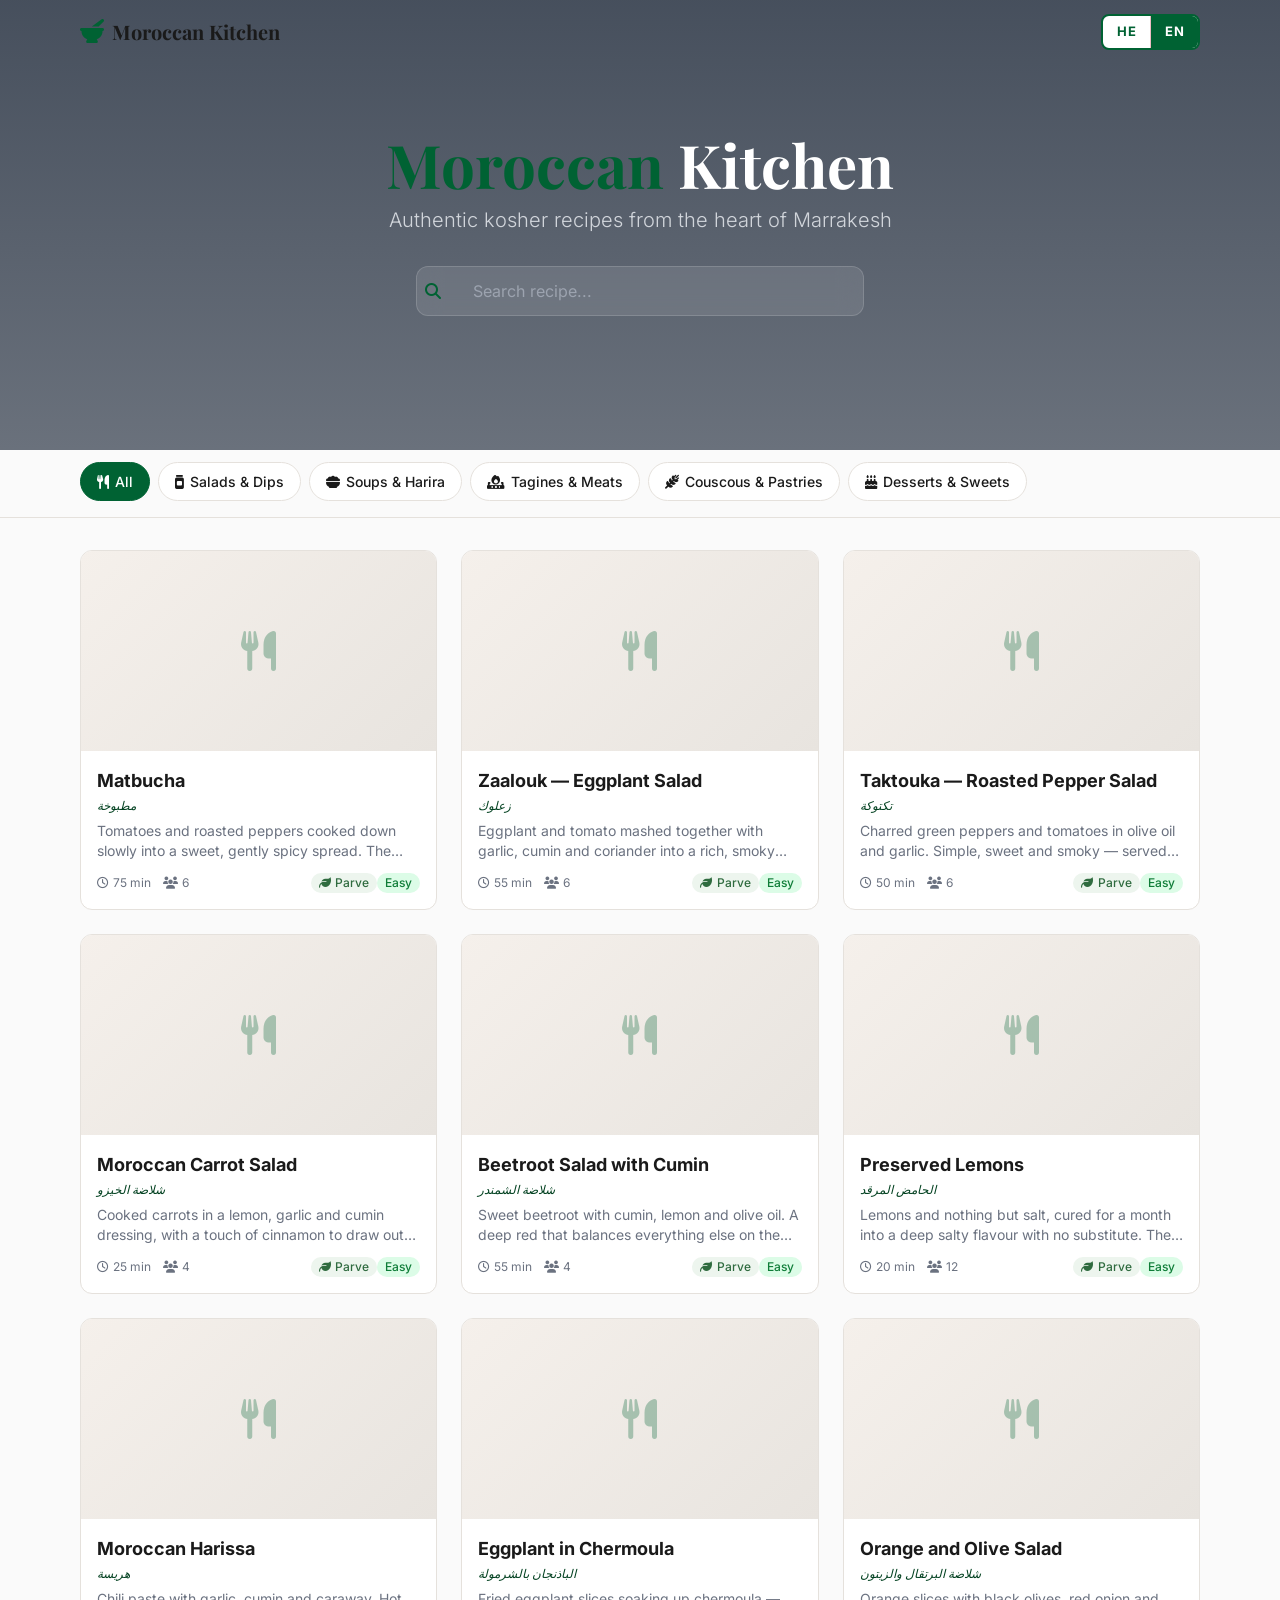
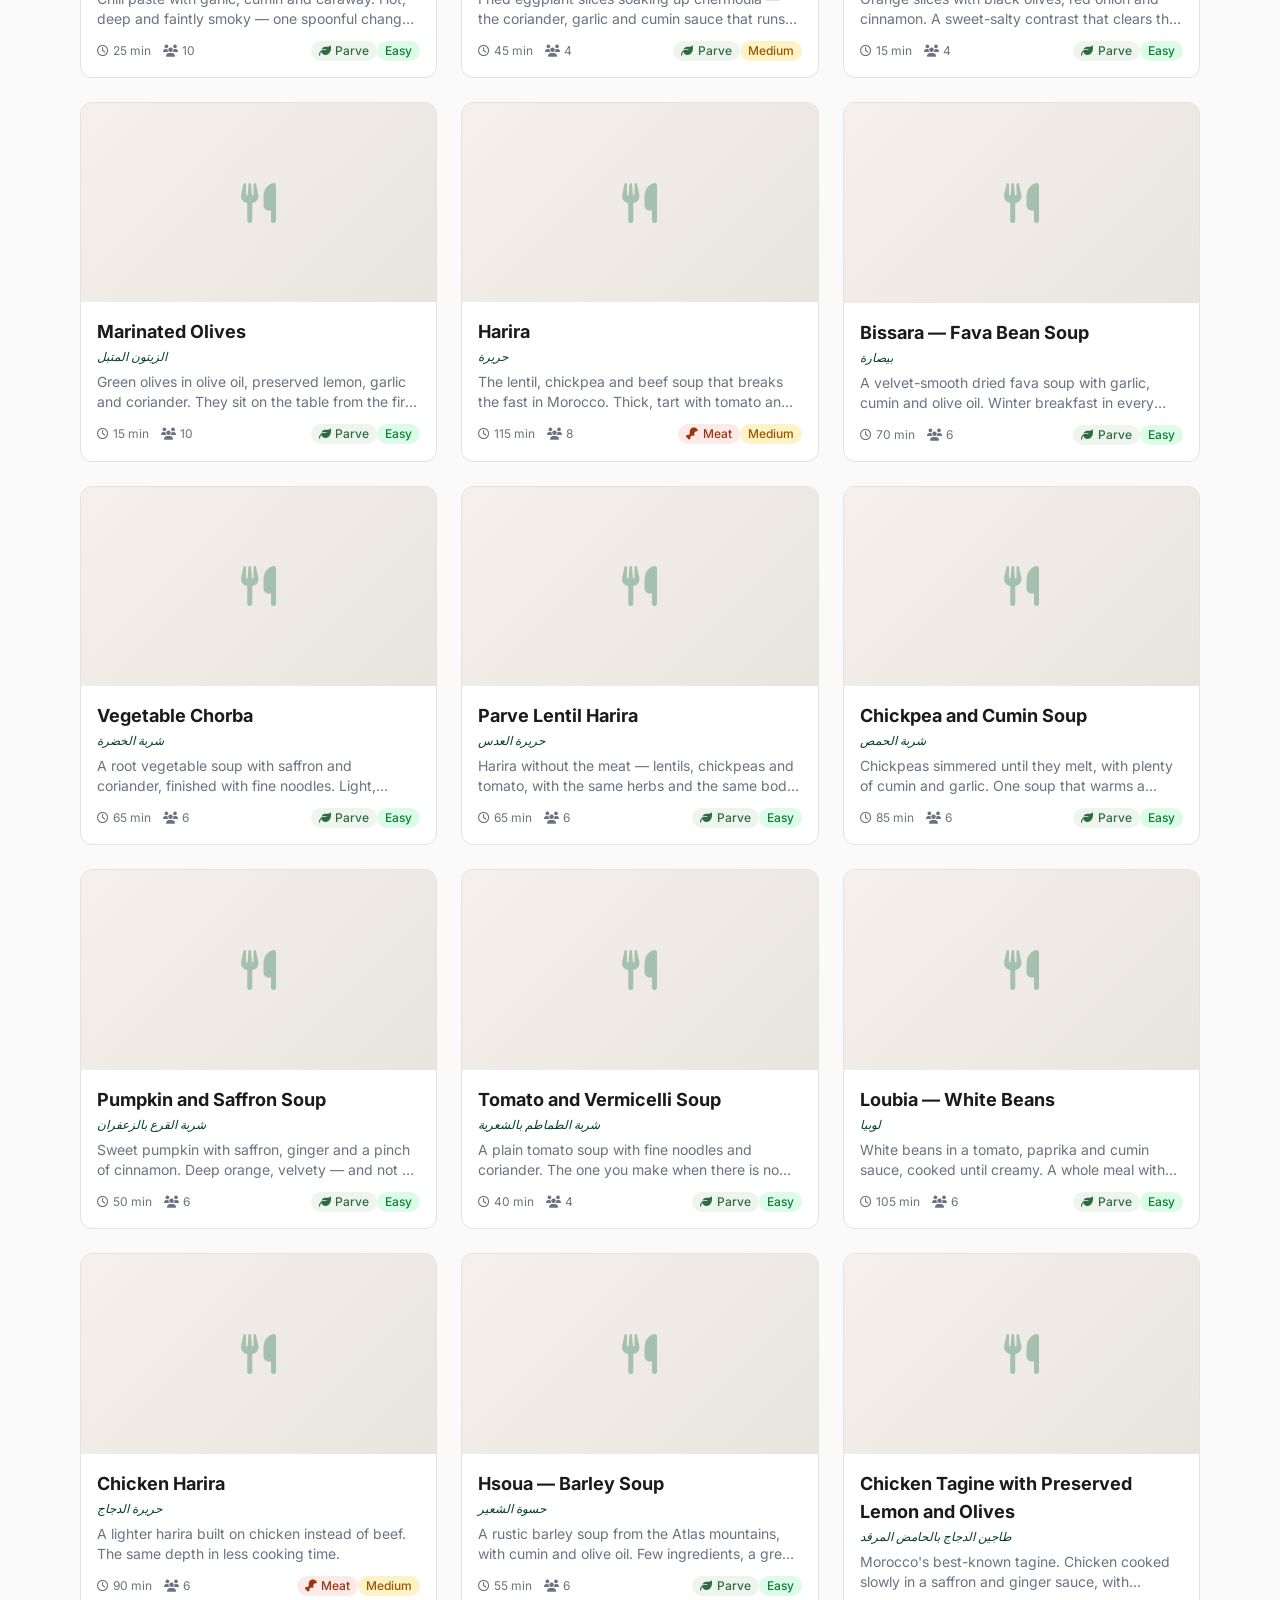
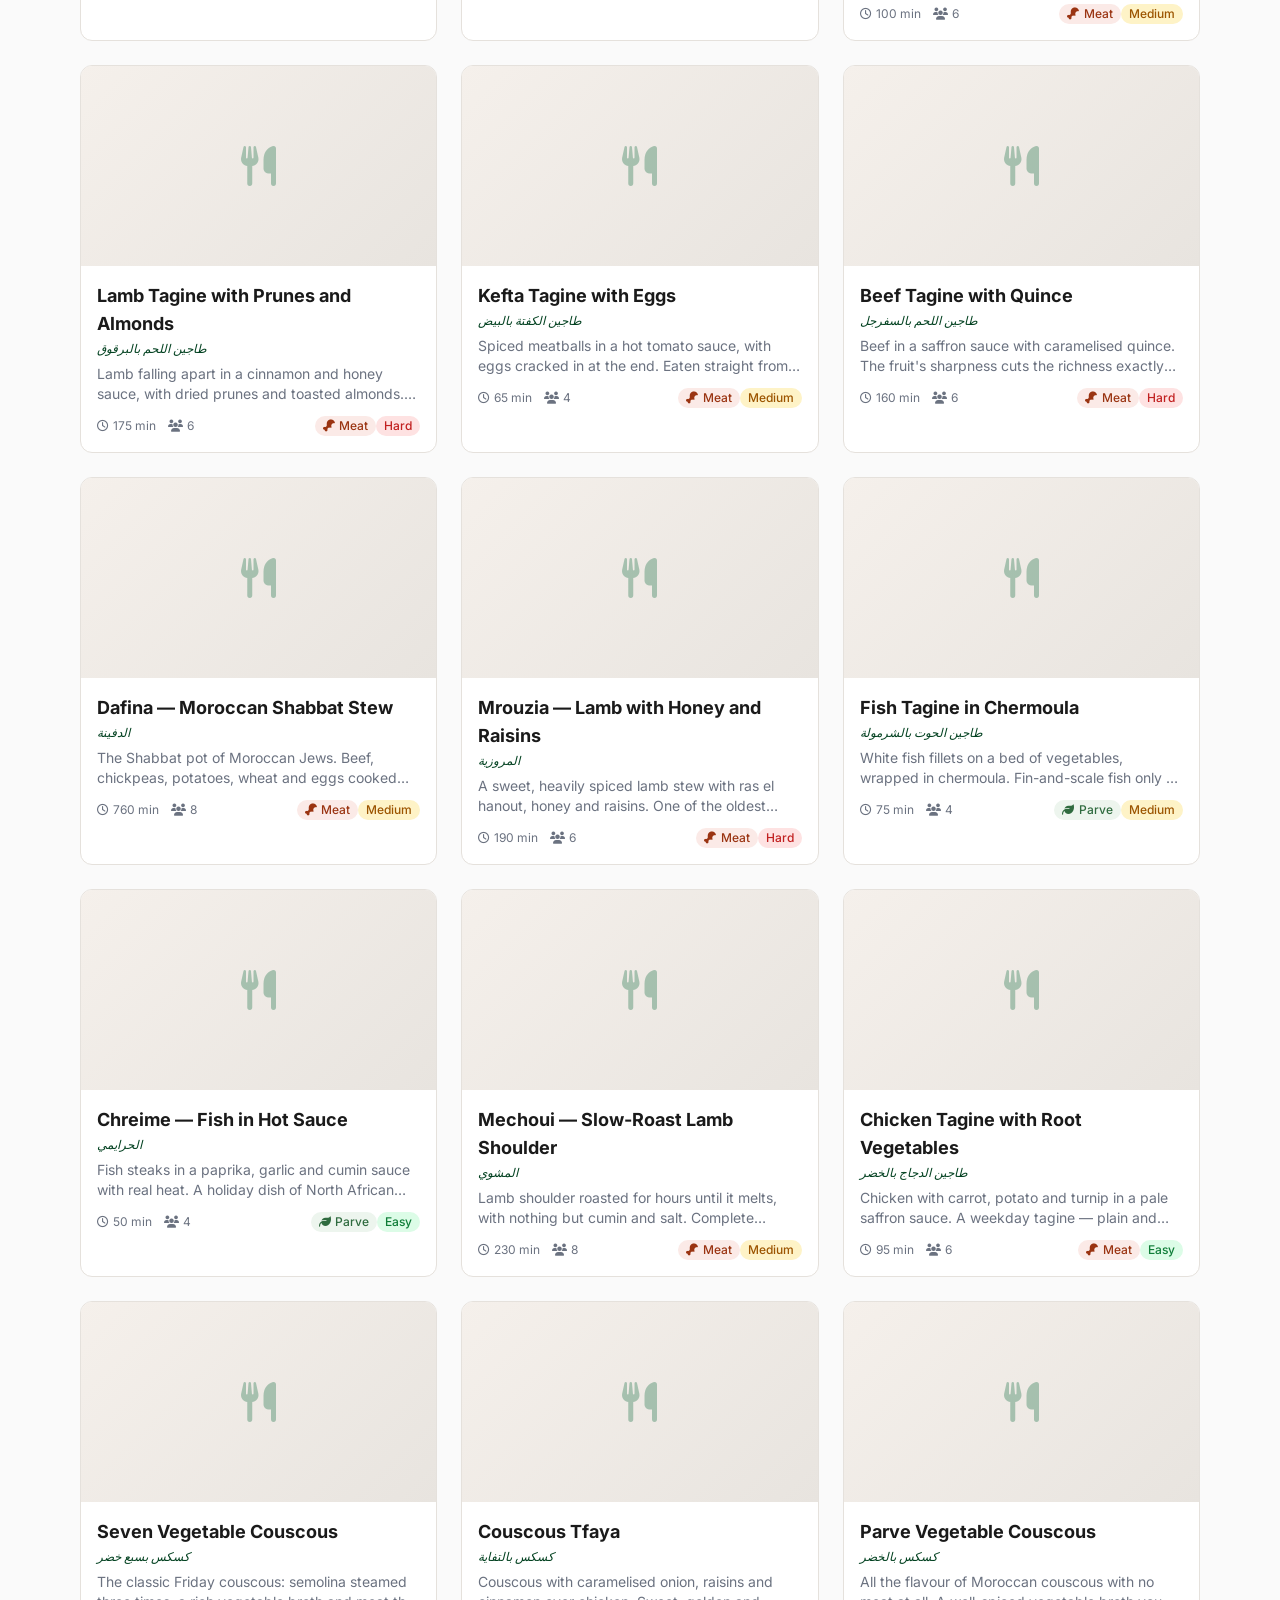
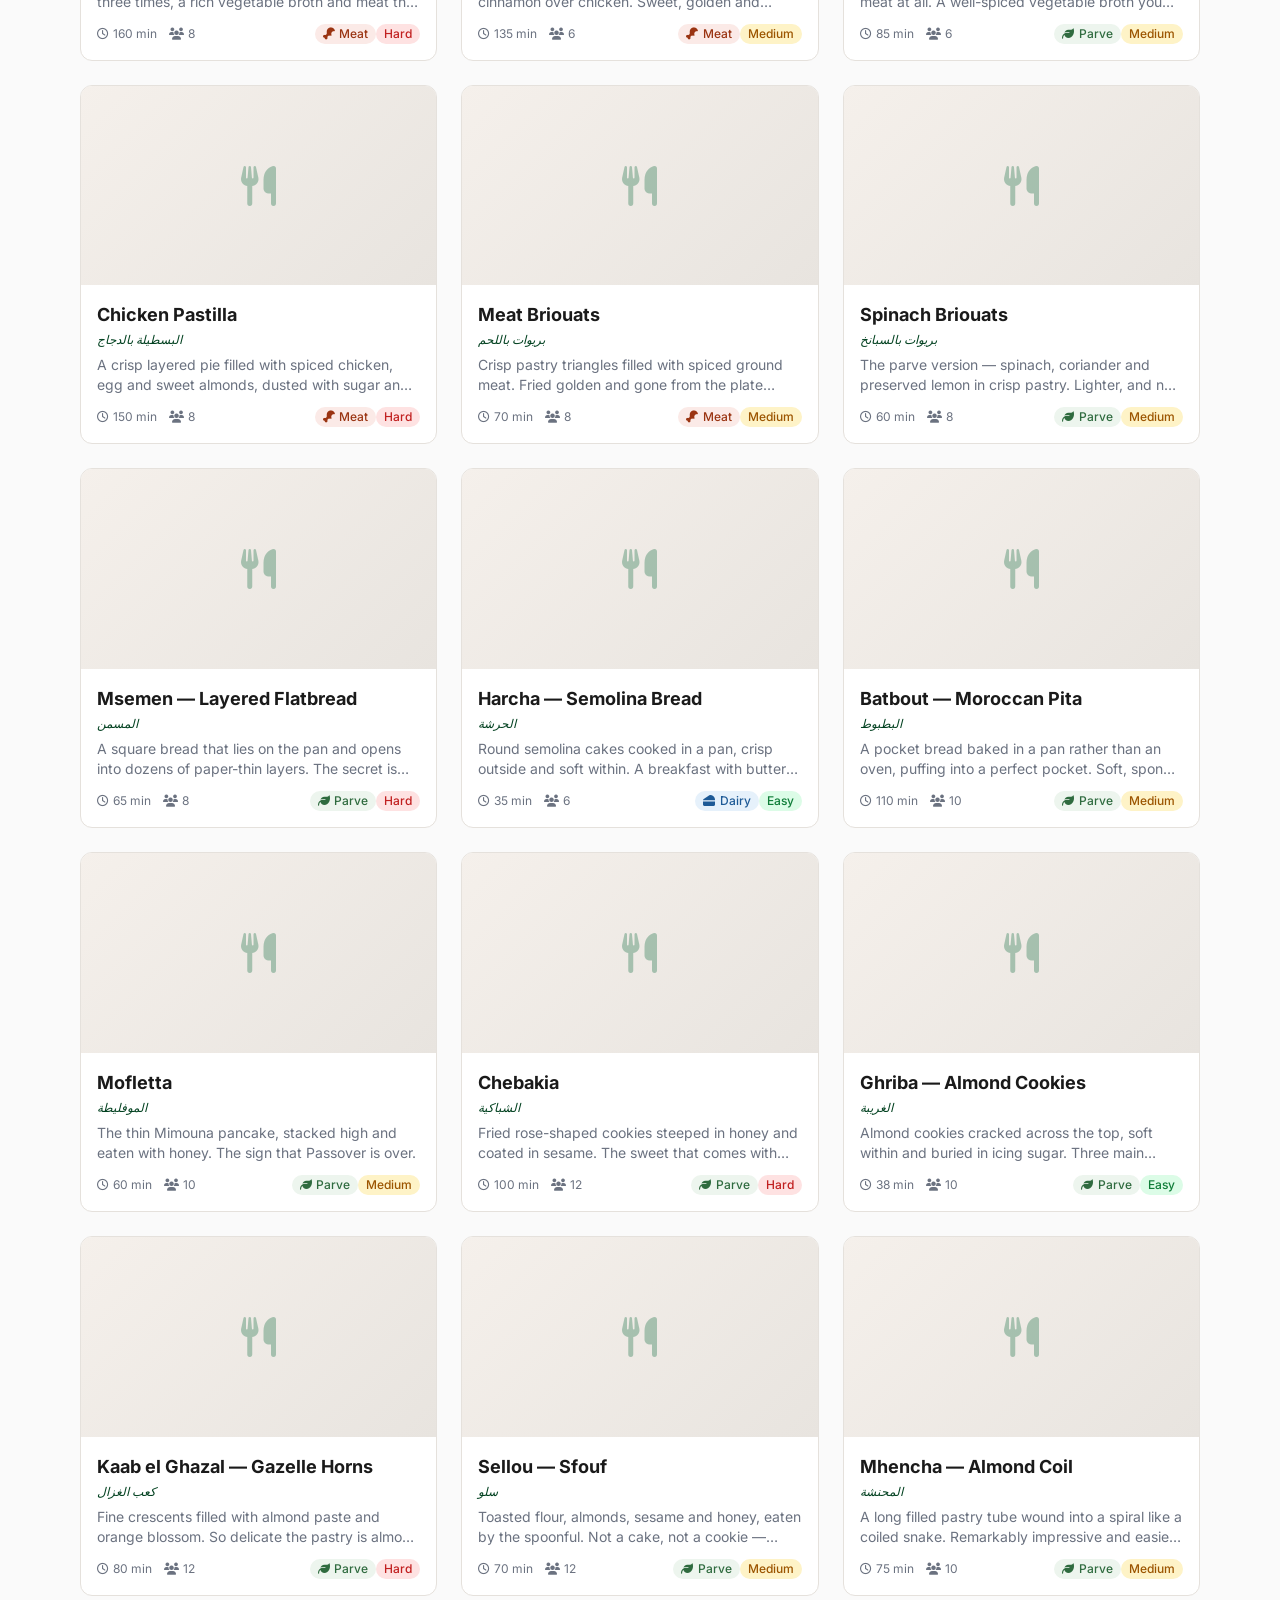
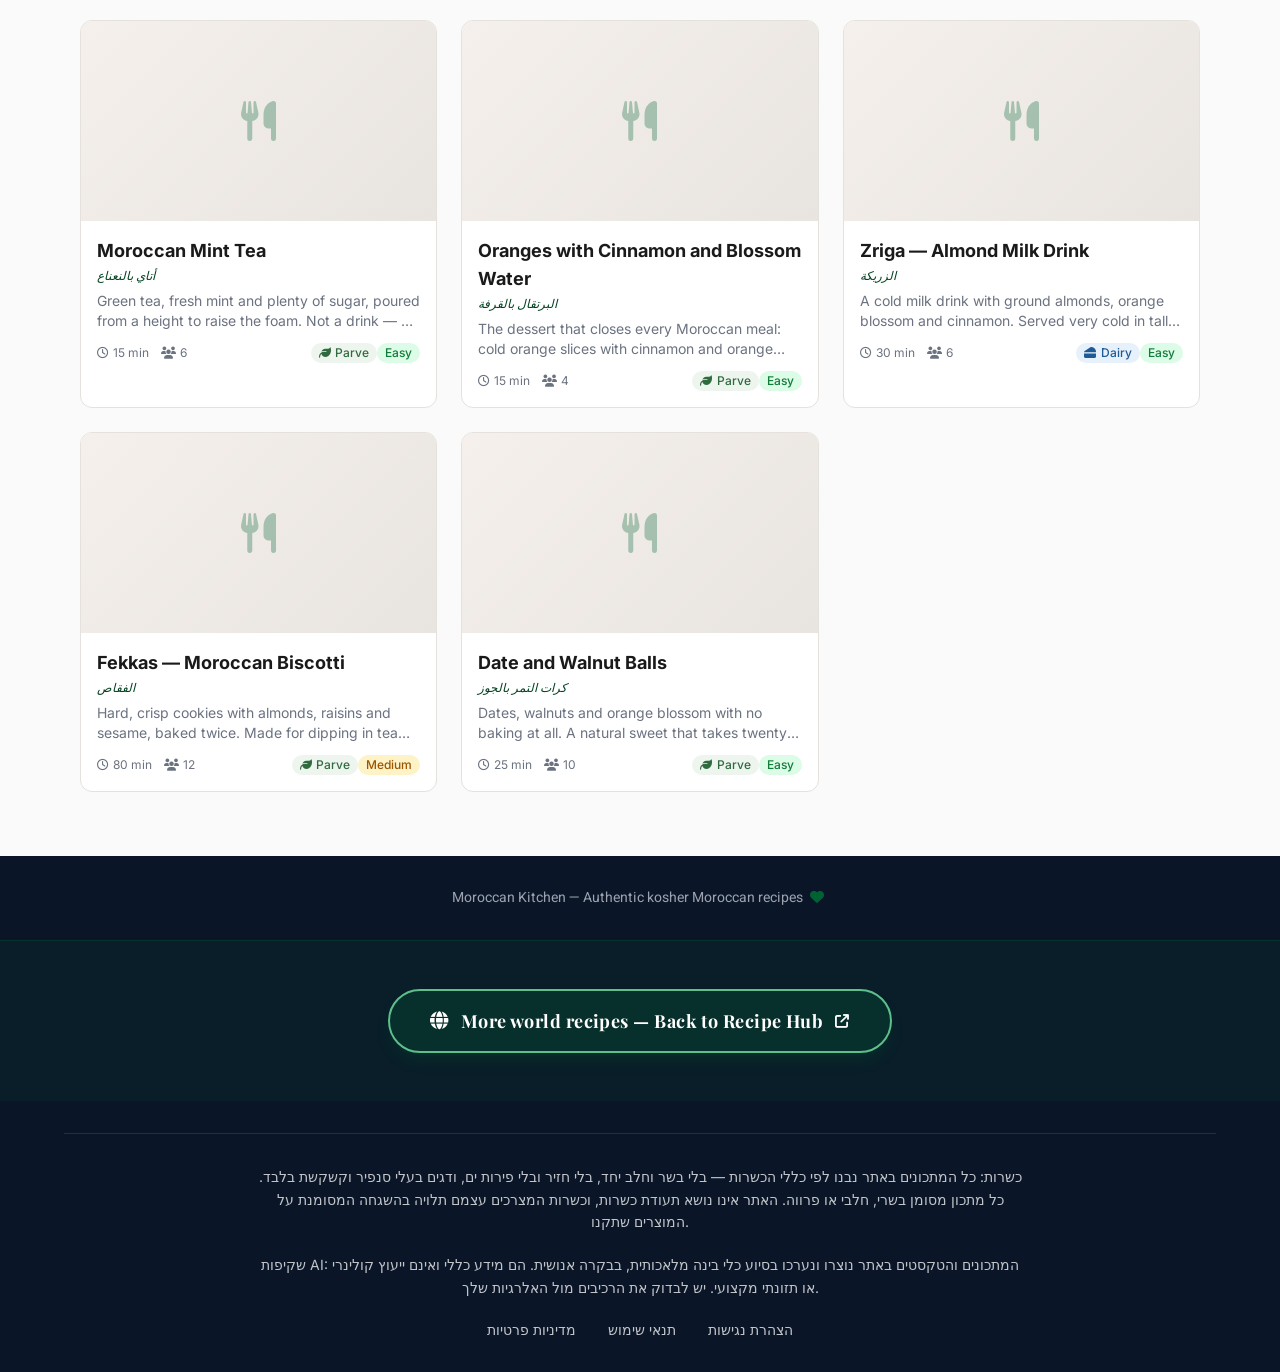
==== index.html @ 13cdd19c "feat: scaffold Moroccan kosher recipe app with 50 recipes Seventh country in the World Recipes Hub, " ====
<!DOCTYPE html>
<html lang="he" dir="rtl">
<head>
    <meta charset="UTF-8">
    <meta name="viewport" content="width=device-width, initial-scale=1.0">
    <meta name="description" content="המטבח המרוקאי — מתכונים מרוקאיים כשרים, בעברית.">
    <meta property="og:title" content="המטבח המרוקאי">
    <meta property="og:description" content="מתכונים כשרים אותנטיים מהלב של מרקש">
    <meta property="og:type" content="website">
    <!-- Security policy declared before any resource so it governs them all.
         style-src allows 'unsafe-inline' for Tailwind-generated styles only.
         frame-ancestors / X-Content-Type-Options need real headers, which
         GitHub Pages cannot set - see governance/risk-register.md -->
    <meta http-equiv="Content-Security-Policy" content="default-src 'self'; script-src 'self'; style-src 'self' 'unsafe-inline'; img-src 'self' data:; font-src 'self'; connect-src 'self'; base-uri 'self'; form-action 'self'">
    <meta name="referrer" content="strict-origin-when-cross-origin">

    <!-- Self-hosted assets: zero third-party requests. See governance/data-map.md -->
    <link rel="stylesheet" href="assets/css/tailwind.css">
    <link rel="stylesheet" href="assets/fonts/fonts.css">
    <link rel="stylesheet" href="assets/vendor/fontawesome/fontawesome.min.css">
    <title>המטבח המרוקאי — מתכונים כשרים</title>
    <link rel="icon" href="data:image/svg+xml,<svg xmlns='http://www.w3.org/2000/svg' viewBox='0 0 100 100'><text y='.9em' font-size='90'>🫒</text></svg>">

    <!-- Custom Styles -->
    <link rel="stylesheet" href="css/style.css">
</head>
<body class="bg-ma-cream font-heebo text-ma-charcoal min-h-screen">

    <a href="#main" class="skip-link" data-en="Skip to main content" data-he="דלג לתוכן העיקרי">דלג לתוכן העיקרי</a>

    <!-- Header -->
    <header id="app-header" class="fixed top-0 right-0 left-0 z-50 transition-all duration-200">
        <div class="max-w-6xl mx-auto px-4 h-16 md:h-18 flex items-center justify-between">
            <a href="#/" id="header-logo" class="flex items-center gap-2">
                <span class="text-ma-primary text-2xl"><i class="fas fa-mortar-pestle"></i></span>
                <span class="font-playfair font-bold text-lg md:text-xl text-ma-charcoal">המטבח המרוקאי</span>
            </a>
            <div class="flex items-center gap-3">
                <!-- Language Switcher -->
                <div class="language-switcher">
                    <button class="lang-btn active" data-lang="he">HE</button>
                    <button class="lang-btn" data-lang="en">EN</button>
                </div>
                <!-- Back Button -->
                <button id="back-btn" class="hidden items-center gap-2 text-ma-charcoal hover:text-ma-primary transition-colors text-sm font-medium">
                    <span>חזרה למתכונים</span>
                    <i class="fas fa-arrow-left"></i>
                </button>
            </div>
        </div>
    </header>

    <!-- Main Content -->
    <main id="main">
        <!-- Home View -->
        <div id="home-view">
            <!-- Hero Section -->
            <section id="hero" class="home-hero relative flex items-center justify-center text-center overflow-hidden">
                <div class="relative z-10 px-4 w-full max-w-2xl mx-auto">
                    <h1 class="font-playfair text-4xl md:text-5xl lg:text-6xl font-bold text-white mb-3">
                        המטבח <span class="text-ma-primary">המרוקאי</span>
                    </h1>
                    <p class="text-gray-300 text-lg md:text-xl mb-8 font-light">
                        מתכונים כשרים אותנטיים מהלב של מרקש
                    </p>
                    <!-- Search Bar -->
                    <div class="relative max-w-md mx-auto">
                        <div class="glass-search flex items-center rounded-xl overflow-hidden">
                            <span class="pr-4 pl-2 text-ma-primary"><i class="fas fa-search"></i></span>
                            <input
                                id="search-input"
                                type="text"
                                placeholder="חיפוש מתכון..."
                                class="w-full py-3 pl-4 bg-transparent text-white placeholder-gray-400 outline-none text-base"
                            >
                            <button id="search-clear" class="hidden pl-4 pr-2 text-gray-400 hover:text-white transition-colors">
                                <i class="fas fa-times"></i>
                            </button>
                        </div>
                    </div>
                </div>
            </section>

            <!-- Category Filters -->
            <section class="sticky top-16 md:top-18 z-40 bg-ma-cream/95 backdrop-blur-sm border-b border-ma-border">
                <div class="max-w-6xl mx-auto px-4 py-3">
                    <div id="category-filters" class="flex gap-2 overflow-x-auto pb-1 scrollbar-hide"></div>
                    <div id="result-count" class="text-ma-text-secondary text-sm mt-2 hidden"></div>
                </div>
            </section>

            <!-- Recipe Grid -->
            <section class="max-w-6xl mx-auto px-4 py-8">
                <!-- Screen-reader-only: the cards below use h3, so the hierarchy
                     needs an h2 here. Hidden visually; the design is unchanged. -->
                <h2 class="sr-only-heading" data-en="Recipes" data-he="מתכונים">מתכונים</h2>
                <div id="recipe-grid" class="grid gap-6" style="grid-template-columns: repeat(auto-fill, minmax(300px, 1fr));"></div>

                <!-- Empty State -->
                <div id="empty-state" class="hidden text-center py-16">
                    <div class="text-6xl mb-4 text-ma-primary opacity-50"><i class="fas fa-search"></i></div>
                    <h3 class="text-xl font-bold text-ma-charcoal mb-2">לא נמצאו מתכונים</h3>
                    <p class="text-ma-text-secondary mb-4">נסו לשנות את מילות החיפוש או לבחור קטגוריה אחרת</p>
                    <button id="clear-filters-btn" class="px-6 py-2 bg-ma-primary text-white rounded-lg hover:bg-ma-primary-dark transition-colors font-medium">
                        נקה חיפוש
                    </button>
                </div>

                <!-- Loading State -->
                <div id="loading-state" class="text-center py-16">
                    <div class="spinner mb-4"></div>
                    <p class="text-ma-text-secondary">טוען מתכונים...</p>
                </div>
            </section>
        </div>

        <!-- Recipe Detail View -->
        <div id="recipe-view" class="hidden"></div>
    </main>

    <!-- Footer -->
    <footer class="bg-ma-navy text-gray-400 py-8 mt-8">
        <div class="max-w-6xl mx-auto px-4 text-center">
            <p class="font-heebo text-sm">
                המטבח המרוקאי — מתכונים מרוקאיים כשרים, בעברית
                <span class="text-ma-primary mx-1"><i class="fas fa-heart"></i></span>
            </p>
        </div>

        <!-- Back to Hub -->
        <div class="py-12 bg-ma-primary/10 border-t border-ma-primary/30 mt-8">
            <div class="max-w-6xl mx-auto px-4 text-center">
                <a href="https://robertog62.github.io/recipes-world-hub/" target="_blank" rel="noopener noreferrer"
                   class="inline-flex items-center gap-3 border-2 border-ma-primary-light bg-ma-primary/25 text-white font-playfair font-bold text-base md:text-lg px-10 py-4 rounded-full hover:bg-ma-primary-light hover:text-ma-navy transition-all duration-300 tracking-wide shadow-lg shadow-ma-primary/20">
                    <i class="fa-solid fa-globe text-lg"></i>
                    <span>לעוד מתכוני עולם — חזרה לרכזת המתכונים</span>
                    <i class="fa-solid fa-arrow-up-right-from-square text-sm"></i>
                </a>
            </div>
        </div>

        <div class="max-w-6xl mx-auto px-4 text-center mt-8 pt-8 border-t border-white/10">
            <p class="text-sm leading-relaxed max-w-3xl mx-auto mb-5 text-white/75"
               data-en="Kosher: every recipe on this site is built to kosher rules — no meat and dairy together, no pork, no shellfish, and only fish with fins and scales. Each recipe is marked Meat, Dairy or Parve. This site carries no rabbinical certification, and the kashrut of the ingredients themselves depends on the supervision marked on the products you buy."
               data-he="כשרות: כל המתכונים באתר נבנו לפי כללי הכשרות — בלי בשר וחלב יחד, בלי חזיר ובלי פירות ים, ודגים בעלי סנפיר וקשקשת בלבד. כל מתכון מסומן בשרי, חלבי או פרווה. האתר אינו נושא תעודת כשרות, וכשרות המצרכים עצמם תלויה בהשגחה המסומנת על המוצרים שתקנו.">כשרות: כל המתכונים באתר נבנו לפי כללי הכשרות — בלי בשר וחלב יחד, בלי חזיר ובלי פירות ים, ודגים בעלי סנפיר וקשקשת בלבד. כל מתכון מסומן בשרי, חלבי או פרווה. האתר אינו נושא תעודת כשרות, וכשרות המצרכים עצמם תלויה בהשגחה המסומנת על המוצרים שתקנו.</p>
            <p class="text-sm leading-relaxed max-w-3xl mx-auto mb-5 text-white/75"
               data-en="AI transparency: the recipes and texts on this site were generated and edited with AI tools under human review. They are general guidance, not professional culinary or nutritional advice. Check ingredients against your own allergies."
               data-he="שקיפות AI: המתכונים והטקסטים באתר נוצרו ונערכו בסיוע כלי בינה מלאכותית, בבקרה אנושית. הם מידע כללי ואינם ייעוץ קולינרי או תזונתי מקצועי. יש לבדוק את הרכיבים מול האלרגיות שלך.">שקיפות AI: המתכונים והטקסטים באתר נוצרו ונערכו בסיוע כלי בינה מלאכותית, בבקרה אנושית. הם מידע כללי ואינם ייעוץ קולינרי או תזונתי מקצועי. יש לבדוק את הרכיבים מול האלרגיות שלך.</p>
            <div class="flex flex-wrap justify-center gap-x-8 gap-y-2 text-sm">
                <a href="privacy.html" class="text-white/75 hover:underline" data-en="Privacy Policy" data-he="מדיניות פרטיות">מדיניות פרטיות</a>
                <a href="terms.html" class="text-white/75 hover:underline" data-en="Terms of Use" data-he="תנאי שימוש">תנאי שימוש</a>
                <a href="accessibility.html" class="text-white/75 hover:underline" data-en="Accessibility" data-he="הצהרת נגישות">הצהרת נגישות</a>
            </div>
        </div>
    </footer>

    <!-- Scripts -->
    <!-- i18n must load first -->
    <script src="js/i18n.js"></script>
    <script src="js/data.js"></script>
    <script src="js/ui.js"></script>
    <script src="js/app.js"></script>
</body>
</html>
---- assets/fonts/fonts.css ----
@font-face{font-family:'Heebo';font-style:normal;font-weight:300;font-display:swap;src:url('heebo-300-normal-hebrew.woff2') format('woff2');unicode-range:U+0307-0308, U+0590-05FF, U+200C-2010, U+20AA, U+25CC, U+FB1D-FB4F;}
@font-face{font-family:'Heebo';font-style:normal;font-weight:300;font-display:swap;src:url('heebo-300-normal-latin-ext.woff2') format('woff2');unicode-range:U+0100-02BA, U+02BD-02C5, U+02C7-02CC, U+02CE-02D7, U+02DD-02FF, U+0304, U+0308, U+0329, U+1D00-1DBF, U+1E00-1E9F, U+1EF2-1EFF, U+2020, U+20A0-20AB, U+20AD-20C0, U+2113, U+2C60-2C7F, U+A720-A7FF;}
@font-face{font-family:'Heebo';font-style:normal;font-weight:300;font-display:swap;src:url('heebo-300-normal-latin.woff2') format('woff2');unicode-range:U+0000-00FF, U+0131, U+0152-0153, U+02BB-02BC, U+02C6, U+02DA, U+02DC, U+0304, U+0308, U+0329, U+2000-206F, U+20AC, U+2122, U+2191, U+2193, U+2212, U+2215, U+FEFF, U+FFFD;}
@font-face{font-family:'Heebo';font-style:normal;font-weight:400;font-display:swap;src:url('heebo-400-normal-hebrew.woff2') format('woff2');unicode-range:U+0307-0308, U+0590-05FF, U+200C-2010, U+20AA, U+25CC, U+FB1D-FB4F;}
@font-face{font-family:'Heebo';font-style:normal;font-weight:400;font-display:swap;src:url('heebo-400-normal-latin-ext.woff2') format('woff2');unicode-range:U+0100-02BA, U+02BD-02C5, U+02C7-02CC, U+02CE-02D7, U+02DD-02FF, U+0304, U+0308, U+0329, U+1D00-1DBF, U+1E00-1E9F, U+1EF2-1EFF, U+2020, U+20A0-20AB, U+20AD-20C0, U+2113, U+2C60-2C7F, U+A720-A7FF;}
@font-face{font-family:'Heebo';font-style:normal;font-weight:400;font-display:swap;src:url('heebo-400-normal-latin.woff2') format('woff2');unicode-range:U+0000-00FF, U+0131, U+0152-0153, U+02BB-02BC, U+02C6, U+02DA, U+02DC, U+0304, U+0308, U+0329, U+2000-206F, U+20AC, U+2122, U+2191, U+2193, U+2212, U+2215, U+FEFF, U+FFFD;}
@font-face{font-family:'Heebo';font-style:normal;font-weight:500;font-display:swap;src:url('heebo-500-normal-hebrew.woff2') format('woff2');unicode-range:U+0307-0308, U+0590-05FF, U+200C-2010, U+20AA, U+25CC, U+FB1D-FB4F;}
@font-face{font-family:'Heebo';font-style:normal;font-weight:500;font-display:swap;src:url('heebo-500-normal-latin-ext.woff2') format('woff2');unicode-range:U+0100-02BA, U+02BD-02C5, U+02C7-02CC, U+02CE-02D7, U+02DD-02FF, U+0304, U+0308, U+0329, U+1D00-1DBF, U+1E00-1E9F, U+1EF2-1EFF, U+2020, U+20A0-20AB, U+20AD-20C0, U+2113, U+2C60-2C7F, U+A720-A7FF;}
@font-face{font-family:'Heebo';font-style:normal;font-weight:500;font-display:swap;src:url('heebo-500-normal-latin.woff2') format('woff2');unicode-range:U+0000-00FF, U+0131, U+0152-0153, U+02BB-02BC, U+02C6, U+02DA, U+02DC, U+0304, U+0308, U+0329, U+2000-206F, U+20AC, U+2122, U+2191, U+2193, U+2212, U+2215, U+FEFF, U+FFFD;}
@font-face{font-family:'Heebo';font-style:normal;font-weight:700;font-display:swap;src:url('heebo-700-normal-hebrew.woff2') format('woff2');unicode-range:U+0307-0308, U+0590-05FF, U+200C-2010, U+20AA, U+25CC, U+FB1D-FB4F;}
@font-face{font-family:'Heebo';font-style:normal;font-weight:700;font-display:swap;src:url('heebo-700-normal-latin-ext.woff2') format('woff2');unicode-range:U+0100-02BA, U+02BD-02C5, U+02C7-02CC, U+02CE-02D7, U+02DD-02FF, U+0304, U+0308, U+0329, U+1D00-1DBF, U+1E00-1E9F, U+1EF2-1EFF, U+2020, U+20A0-20AB, U+20AD-20C0, U+2113, U+2C60-2C7F, U+A720-A7FF;}
@font-face{font-family:'Heebo';font-style:normal;font-weight:700;font-display:swap;src:url('heebo-700-normal-latin.woff2') format('woff2');unicode-range:U+0000-00FF, U+0131, U+0152-0153, U+02BB-02BC, U+02C6, U+02DA, U+02DC, U+0304, U+0308, U+0329, U+2000-206F, U+20AC, U+2122, U+2191, U+2193, U+2212, U+2215, U+FEFF, U+FFFD;}
@font-face{font-family:'Inter';font-style:normal;font-weight:300;font-display:swap;src:url('inter-300-normal-latin-ext.woff2') format('woff2');unicode-range:U+0100-02BA, U+02BD-02C5, U+02C7-02CC, U+02CE-02D7, U+02DD-02FF, U+0304, U+0308, U+0329, U+1D00-1DBF, U+1E00-1E9F, U+1EF2-1EFF, U+2020, U+20A0-20AB, U+20AD-20C0, U+2113, U+2C60-2C7F, U+A720-A7FF;}
@font-face{font-family:'Inter';font-style:normal;font-weight:300;font-display:swap;src:url('inter-300-normal-latin.woff2') format('woff2');unicode-range:U+0000-00FF, U+0131, U+0152-0153, U+02BB-02BC, U+02C6, U+02DA, U+02DC, U+0304, U+0308, U+0329, U+2000-206F, U+20AC, U+2122, U+2191, U+2193, U+2212, U+2215, U+FEFF, U+FFFD;}
@font-face{font-family:'Inter';font-style:normal;font-weight:400;font-display:swap;src:url('inter-400-normal-latin-ext.woff2') format('woff2');unicode-range:U+0100-02BA, U+02BD-02C5, U+02C7-02CC, U+02CE-02D7, U+02DD-02FF, U+0304, U+0308, U+0329, U+1D00-1DBF, U+1E00-1E9F, U+1EF2-1EFF, U+2020, U+20A0-20AB, U+20AD-20C0, U+2113, U+2C60-2C7F, U+A720-A7FF;}
@font-face{font-family:'Inter';font-style:normal;font-weight:400;font-display:swap;src:url('inter-400-normal-latin.woff2') format('woff2');unicode-range:U+0000-00FF, U+0131, U+0152-0153, U+02BB-02BC, U+02C6, U+02DA, U+02DC, U+0304, U+0308, U+0329, U+2000-206F, U+20AC, U+2122, U+2191, U+2193, U+2212, U+2215, U+FEFF, U+FFFD;}
@font-face{font-family:'Inter';font-style:normal;font-weight:500;font-display:swap;src:url('inter-500-normal-latin-ext.woff2') format('woff2');unicode-range:U+0100-02BA, U+02BD-02C5, U+02C7-02CC, U+02CE-02D7, U+02DD-02FF, U+0304, U+0308, U+0329, U+1D00-1DBF, U+1E00-1E9F, U+1EF2-1EFF, U+2020, U+20A0-20AB, U+20AD-20C0, U+2113, U+2C60-2C7F, U+A720-A7FF;}
@font-face{font-family:'Inter';font-style:normal;font-weight:500;font-display:swap;src:url('inter-500-normal-latin.woff2') format('woff2');unicode-range:U+0000-00FF, U+0131, U+0152-0153, U+02BB-02BC, U+02C6, U+02DA, U+02DC, U+0304, U+0308, U+0329, U+2000-206F, U+20AC, U+2122, U+2191, U+2193, U+2212, U+2215, U+FEFF, U+FFFD;}
@font-face{font-family:'Inter';font-style:normal;font-weight:700;font-display:swap;src:url('inter-700-normal-latin-ext.woff2') format('woff2');unicode-range:U+0100-02BA, U+02BD-02C5, U+02C7-02CC, U+02CE-02D7, U+02DD-02FF, U+0304, U+0308, U+0329, U+1D00-1DBF, U+1E00-1E9F, U+1EF2-1EFF, U+2020, U+20A0-20AB, U+20AD-20C0, U+2113, U+2C60-2C7F, U+A720-A7FF;}
@font-face{font-family:'Inter';font-style:normal;font-weight:700;font-display:swap;src:url('inter-700-normal-latin.woff2') format('woff2');unicode-range:U+0000-00FF, U+0131, U+0152-0153, U+02BB-02BC, U+02C6, U+02DA, U+02DC, U+0304, U+0308, U+0329, U+2000-206F, U+20AC, U+2122, U+2191, U+2193, U+2212, U+2215, U+FEFF, U+FFFD;}
@font-face{font-family:'Playfair Display';font-style:normal;font-weight:600;font-display:swap;src:url('playfair-display-600-normal-latin-ext.woff2') format('woff2');unicode-range:U+0100-02BA, U+02BD-02C5, U+02C7-02CC, U+02CE-02D7, U+02DD-02FF, U+0304, U+0308, U+0329, U+1D00-1DBF, U+1E00-1E9F, U+1EF2-1EFF, U+2020, U+20A0-20AB, U+20AD-20C0, U+2113, U+2C60-2C7F, U+A720-A7FF;}
@font-face{font-family:'Playfair Display';font-style:normal;font-weight:600;font-display:swap;src:url('playfair-display-600-normal-latin.woff2') format('woff2');unicode-range:U+0000-00FF, U+0131, U+0152-0153, U+02BB-02BC, U+02C6, U+02DA, U+02DC, U+0304, U+0308, U+0329, U+2000-206F, U+20AC, U+2122, U+2191, U+2193, U+2212, U+2215, U+FEFF, U+FFFD;}
@font-face{font-family:'Playfair Display';font-style:normal;font-weight:700;font-display:swap;src:url('playfair-display-700-normal-latin-ext.woff2') format('woff2');unicode-range:U+0100-02BA, U+02BD-02C5, U+02C7-02CC, U+02CE-02D7, U+02DD-02FF, U+0304, U+0308, U+0329, U+1D00-1DBF, U+1E00-1E9F, U+1EF2-1EFF, U+2020, U+20A0-20AB, U+20AD-20C0, U+2113, U+2C60-2C7F, U+A720-A7FF;}
@font-face{font-family:'Playfair Display';font-style:normal;font-weight:700;font-display:swap;src:url('playfair-display-700-normal-latin.woff2') format('woff2');unicode-range:U+0000-00FF, U+0131, U+0152-0153, U+02BB-02BC, U+02C6, U+02DA, U+02DC, U+0304, U+0308, U+0329, U+2000-206F, U+20AC, U+2122, U+2191, U+2193, U+2212, U+2215, U+FEFF, U+FFFD;}
---- css/style.css ----
/* ======================================
   המטבח המרוקאי — Custom Styles
   ====================================== */

/* --- CSS Custom Properties --- */
:root {
    --ma-primary: #006233;
    --ma-primary-light: #5FBF8C;
    --ma-primary-dark: #00401F;
    --ma-cream: #FAFAFA;
    --ma-charcoal: #1A1A1A;
    --ma-navy: #0A1628;
    --ma-warm-gray: #F5F0EB;
    --ma-text-secondary: #6B7280;
    --ma-border: #E5E1DC;
}

/* --- Base --- */
body {
    -webkit-font-smoothing: antialiased;
    -moz-osx-font-smoothing: grayscale;
}

/* --- Glassmorphism --- */
.glass {
    background: rgba(255, 255, 255, 0.85);
    backdrop-filter: blur(16px);
    -webkit-backdrop-filter: blur(16px);
    border: 1px solid rgba(255, 255, 255, 0.2);
}

.glass-search {
    background: rgba(255, 255, 255, 0.1);
    backdrop-filter: blur(12px);
    -webkit-backdrop-filter: blur(12px);
    border: 1px solid rgba(255, 255, 255, 0.15);
}

.glass-search:focus-within {
    border-color: var(--ma-primary);
    box-shadow: 0 0 0 2px rgba(0, 0, 0, 0.1);
}

/* --- Header --- */
.header-glass {
    background: rgba(250, 250, 250, 0.9);
    backdrop-filter: blur(12px);
    -webkit-backdrop-filter: blur(12px);
    border-bottom: 1px solid var(--ma-border);
    box-shadow: 0 1px 3px rgba(0, 0, 0, 0.05);
}

/* --- Home Hero --- */
.home-hero {
    min-height: 50vh;
    background: url('../images/Moroccan_Cuisine_Hero_Background.jpg') center / cover no-repeat;
}

.home-hero::after {
    content: '';
    position: absolute;
    inset: 0;
    background: linear-gradient(to bottom, rgba(10, 22, 40, 0.75) 0%, rgba(10, 22, 40, 0.6) 100%);
}

/* --- Card Lift Effect --- */
.card-lift {
    transition: transform 0.4s cubic-bezier(0.22, 1, 0.36, 1),
                box-shadow 0.4s cubic-bezier(0.22, 1, 0.36, 1);
}

.card-lift:hover {
    transform: translateY(-6px);
    box-shadow: 0 20px 40px rgba(0, 0, 0, 0.08),
                0 8px 16px rgba(0, 0, 0, 0.04);
}

/* --- Recipe Card --- */
.recipe-card {
    border: 1px solid var(--ma-border);
    border-radius: 12px;
    overflow: hidden;
    background: white;
    cursor: pointer;
}

.recipe-card-image-wrapper {
    aspect-ratio: 16 / 9;
    background: linear-gradient(135deg, var(--ma-warm-gray) 0%, #e8e4df 100%);
    position: relative;
    overflow: hidden;
}

.recipe-card-image {
    aspect-ratio: 16 / 9;
    object-fit: cover;
    width: 100%;
    transition: transform 0.6s ease-out, opacity 0.4s ease;
    opacity: 0;
}

.recipe-card-image.loaded { opacity: 1; }

.img-placeholder {
    position: absolute;
    inset: 0;
    display: flex;
    align-items: center;
    justify-content: center;
    color: var(--ma-primary);
    opacity: 0.3;
    font-size: 2.5rem;
}

.recipe-card:hover .recipe-card-image { transform: scale(1.05); }

/* --- Difficulty Badges --- */
/* Contrast ratios verified against WCAG 2.1 AA (4.5:1) — see governance/README.md */
.badge-easy { background-color: #dcfce7; color: #0F7D38; }   /* 4.77:1 */
.badge-medium { background-color: #fef3c7; color: #9C5501; } /* 5.08:1 */
.badge-hard { background-color: #fee2e2; color: #C12020; }   /* 4.92:1 */

/* --- Kashrut Badges --- */
/* Carries an icon so it never reads as a second difficulty badge beside it. */
.kosher-badge {
    display: inline-flex;
    align-items: center;
    gap: 0.3rem;
    padding: 0.125rem 0.5rem;
    border-radius: 9999px;
    font-size: 0.75rem;
    font-weight: 500;
    white-space: nowrap;
}

.badge-meat { background-color: #FBEAE7; color: #9A3412; }   /* 6.27:1 */
.badge-dairy { background-color: #E6F1FB; color: #1E5A96; }  /* 6.20:1 */
.badge-parve { background-color: #EDF5EE; color: #2F6B3F; }  /* 5.73:1 */

/* --- Category Pills --- */
.category-pill {
    white-space: nowrap;
    padding: 0.5rem 1rem;
    border-radius: 9999px;
    font-size: 0.875rem;
    font-weight: 500;
    border: 1px solid var(--ma-border);
    background: white;
    color: var(--ma-charcoal);
    cursor: pointer;
    transition: all 0.2s ease;
    display: flex;
    align-items: center;
    gap: 0.375rem;
}

.category-pill:hover {
    border-color: var(--ma-primary);
    color: var(--ma-primary);
}

.category-pill.active {
    background: var(--ma-primary);
    color: white;
    border-color: var(--ma-primary);
}

/* --- Recipe Detail Hero --- */
.recipe-hero {
    position: relative;
    min-height: 50vh;
    background-size: cover;
    background-position: center;
    display: flex;
    align-items: flex-end;
}

.recipe-hero::after {
    content: '';
    position: absolute;
    inset: 0;
    background: linear-gradient(to top, rgba(10, 22, 40, 0.85) 0%, rgba(10, 22, 40, 0.3) 50%, transparent 100%);
}

@media (min-width: 1024px) {
    .recipe-hero { min-height: 40vh; }
}

/* --- Step Number Circle --- */
.step-number {
    width: 32px;
    height: 32px;
    min-width: 32px;
    border-radius: 50%;
    background: var(--ma-primary);
    color: white;
    display: flex;
    align-items: center;
    justify-content: center;
    font-weight: 700;
    font-size: 0.875rem;
}

/* --- Meta Item --- */
.meta-item {
    display: flex;
    flex-direction: column;
    align-items: center;
    gap: 0.25rem;
    padding: 0 1rem;
}

/* Five items (kashrut included) need to stay on one line on a phone. */
@media (max-width: 480px) {
    .meta-item { padding: 0 0.5rem; font-size: 0.8125rem; }
}

.meta-item:not(:last-child) {
    border-left: 1px solid var(--ma-border);
}

/* --- Ingredient Row --- */
.ingredient-row {
    display: flex;
    align-items: center;
    gap: 0.75rem;
    padding: 0.5rem 0;
    border-bottom: 1px solid rgba(229, 225, 220, 0.5);
    line-height: 1.75;
}

.ingredient-row:last-child { border-bottom: none; }

/* --- Loading Spinner --- */
.spinner {
    width: 40px;
    height: 40px;
    border: 3px solid var(--ma-border);
    border-top-color: var(--ma-primary);
    border-radius: 50%;
    animation: spin 0.8s linear infinite;
    margin: 0 auto;
}

@keyframes spin { to { transform: rotate(360deg); } }

/* --- View Transition --- */
.view-fade-in { animation: fadeIn 0.3s ease forwards; }

@keyframes fadeIn {
    from { opacity: 0; transform: translateY(8px); }
    to { opacity: 1; transform: translateY(0); }
}

/* --- Scrollbar Hide --- */
.scrollbar-hide { -ms-overflow-style: none; scrollbar-width: none; }
.scrollbar-hide::-webkit-scrollbar { display: none; }

/* --- Tag Pill --- */
.tag-pill {
    display: inline-flex;
    align-items: center;
    gap: 0.25rem;
    padding: 0.25rem 0.75rem;
    border-radius: 9999px;
    background: var(--ma-warm-gray);
    color: var(--ma-text-secondary);
    font-size: 0.8125rem;
}

/* --- Text Clamp --- */
.line-clamp-2 {
    display: -webkit-box;
    -webkit-line-clamp: 2;
    -webkit-box-orient: vertical;
    overflow: hidden;
}

/* --- WhatsApp Share Button --- */
.whatsapp-share-btn {
    display: flex;
    align-items: center;
    justify-content: center;
    gap: 0.5rem;
    width: 100%;
    padding: 0.875rem 1.5rem;
    margin-bottom: 2rem;
    border-radius: 12px;
    background: #25D366;
    color: white;
    font-weight: 600;
    font-size: 0.9375rem;
    text-decoration: none;
    transition: background-color 0.2s ease;
}

.whatsapp-share-btn:hover { background: #1DA851; }
.whatsapp-share-btn i { font-size: 1.25rem; }

/* --- Language-Specific Fonts --- */
html[lang="he"] body {
    font-family: 'Heebo', sans-serif;
}

html[lang="en"] body {
    font-family: 'Inter', sans-serif;
}

html[lang="en"] .font-playfair {
    font-family: 'Playfair Display', serif;
}

/* --- Language Switcher --- */
.language-switcher {
    display: flex;
    gap: 0;
    border: 2px solid var(--ma-primary);
    border-radius: 8px;
    overflow: hidden;
    background: white;
}

.lang-btn {
    padding: 6px 14px;
    font-size: 0.8125rem;
    font-weight: 700;
    color: var(--ma-primary);
    background: transparent;
    border: none;
    cursor: pointer;
    transition: all 0.2s ease;
    letter-spacing: 0.5px;
}

.lang-btn:hover {
    background: rgba(196, 30, 58, 0.1);
}

.lang-btn.active {
    background: var(--ma-primary);
    color: white;
}

.lang-btn:not(:last-child) {
    border-right: 1px solid rgba(196, 30, 58, 0.3);
}

/* --- RTL/LTR Gold Border --- */
html[dir="rtl"] .gold-border-right {
    border-right: 3px solid var(--ma-primary);
    border-left: none;
}

html[dir="ltr"] .gold-border-right {
    border-left: 3px solid var(--ma-primary);
    border-right: none;
}

/* For backward compatibility */
.primary-border-right {
    border-right: 3px solid var(--ma-primary);
}

html[dir="ltr"] .primary-border-right {
    border-left: 3px solid var(--ma-primary);
    border-right: none;
}

/* --- RTL/LTR Meta Item Borders --- */
html[dir="rtl"] .meta-item:not(:last-child) {
    border-left: 1px solid var(--ma-border);
    border-right: none;
}

html[dir="ltr"] .meta-item:not(:last-child) {
    border-right: 1px solid var(--ma-border);
    border-left: none;
}

/* --- Responsive adjustments for language switcher --- */
@media (max-width: 640px) {
    .lang-btn {
        padding: 5px 10px;
        font-size: 0.75rem;
    }
}


/* ============================================================
   Accessibility additions (29.08.2026) - compliance package
   ============================================================ */

/* Skip to main content: off-screen until it receives keyboard focus.
   inset-inline-start keeps it correct in both RTL (Hebrew) and LTR. */
.skip-link {
    position: absolute;
    top: -100px;
    inset-inline-start: 1rem;
    z-index: 200;
    background: #006233;
    color: #fff;
    padding: 0.75rem 1.5rem;
    font-weight: 600;
    border-radius: 0.25rem;
    text-decoration: none;
    transition: top 0.2s ease-in-out;
}
.skip-link:focus { top: 1rem; }

a:focus-visible, button:focus-visible, [tabindex]:focus-visible {
    outline: 3px solid #006233;
    outline-offset: 3px;
    border-radius: 2px;
}
@supports not selector(:focus-visible) {
    a:focus, button:focus { outline: 3px solid #006233; outline-offset: 3px; }
}

@media (prefers-reduced-motion: reduce) {
    *, *::before, *::after {
        animation-duration: 0.01ms !important;
        animation-iteration-count: 1 !important;
        transition-duration: 0.01ms !important;
        scroll-behavior: auto !important;
    }
}

/* Visually hidden but announced by screen readers - keeps the heading
   hierarchy valid without changing the visual design. */
.sr-only-heading {
    position: absolute; width: 1px; height: 1px;
    padding: 0; margin: -1px; overflow: hidden;
    clip: rect(0,0,0,0); white-space: nowrap; border: 0;
}
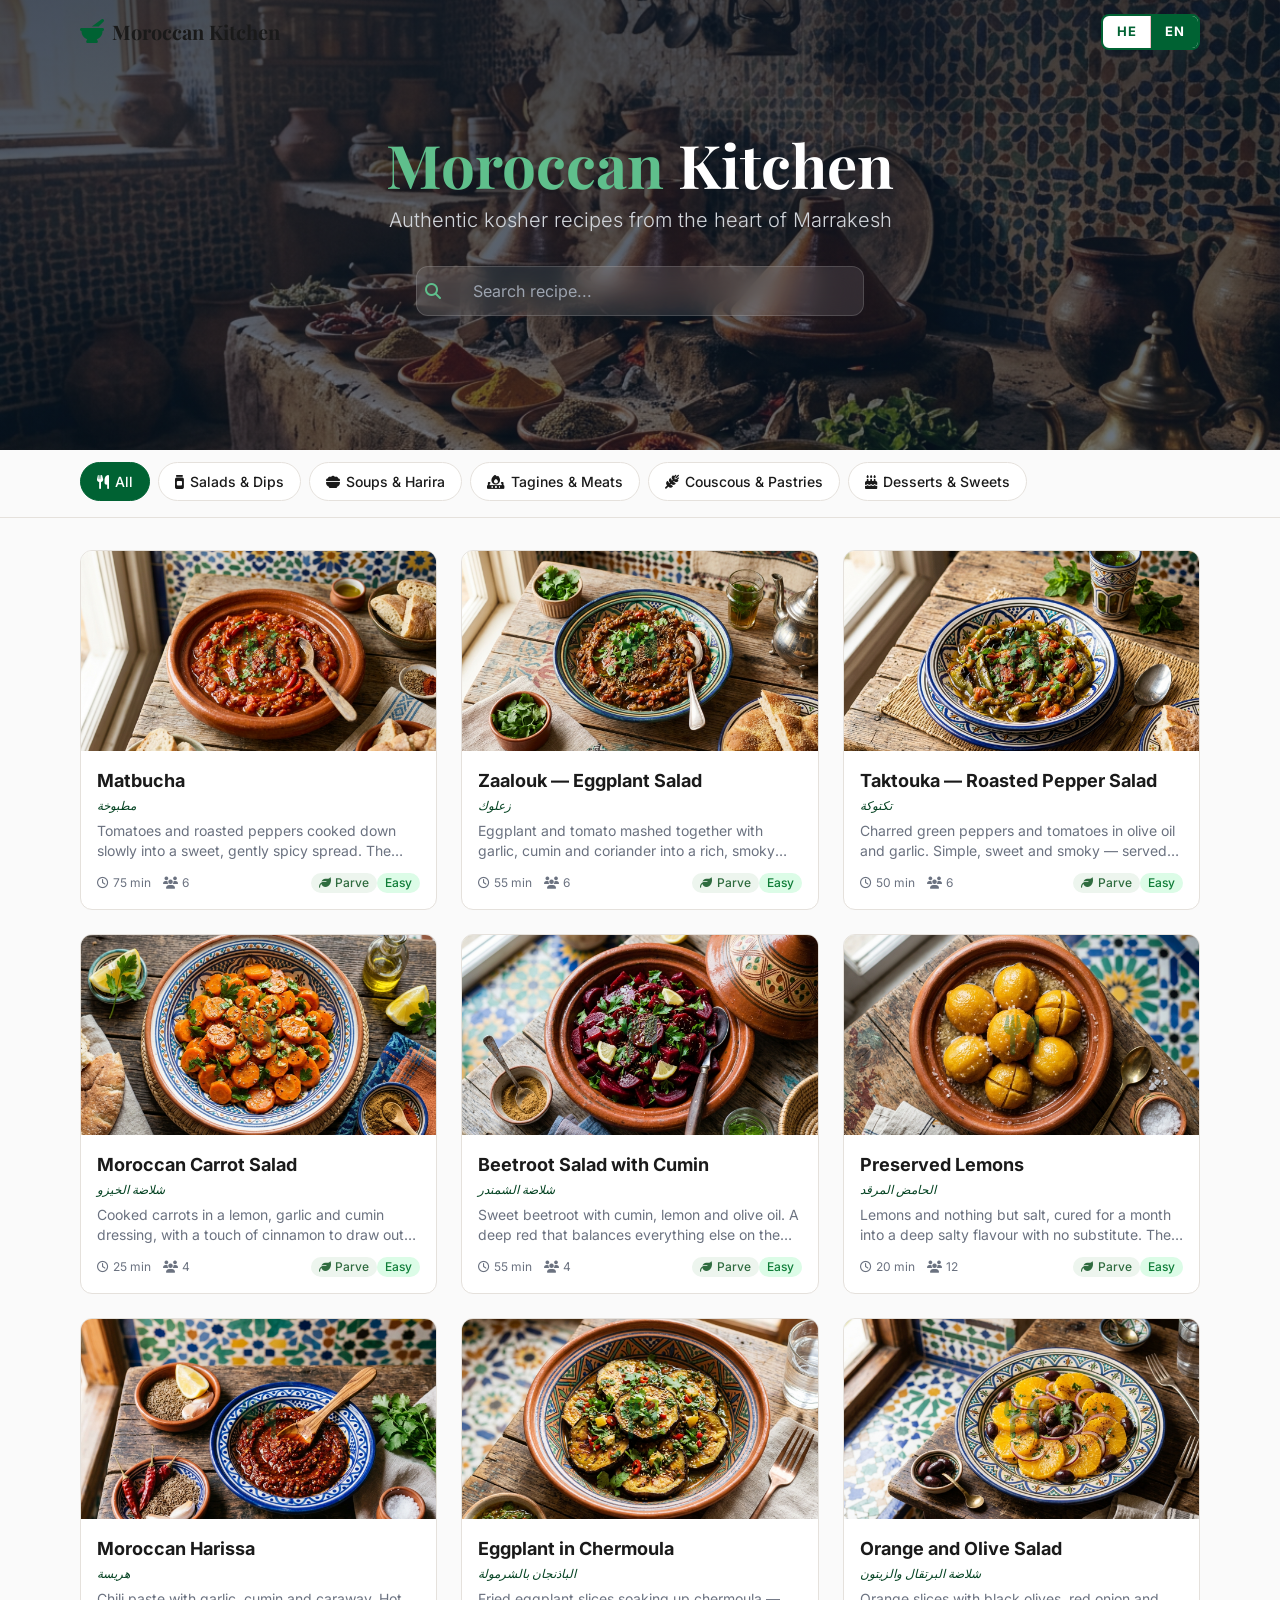
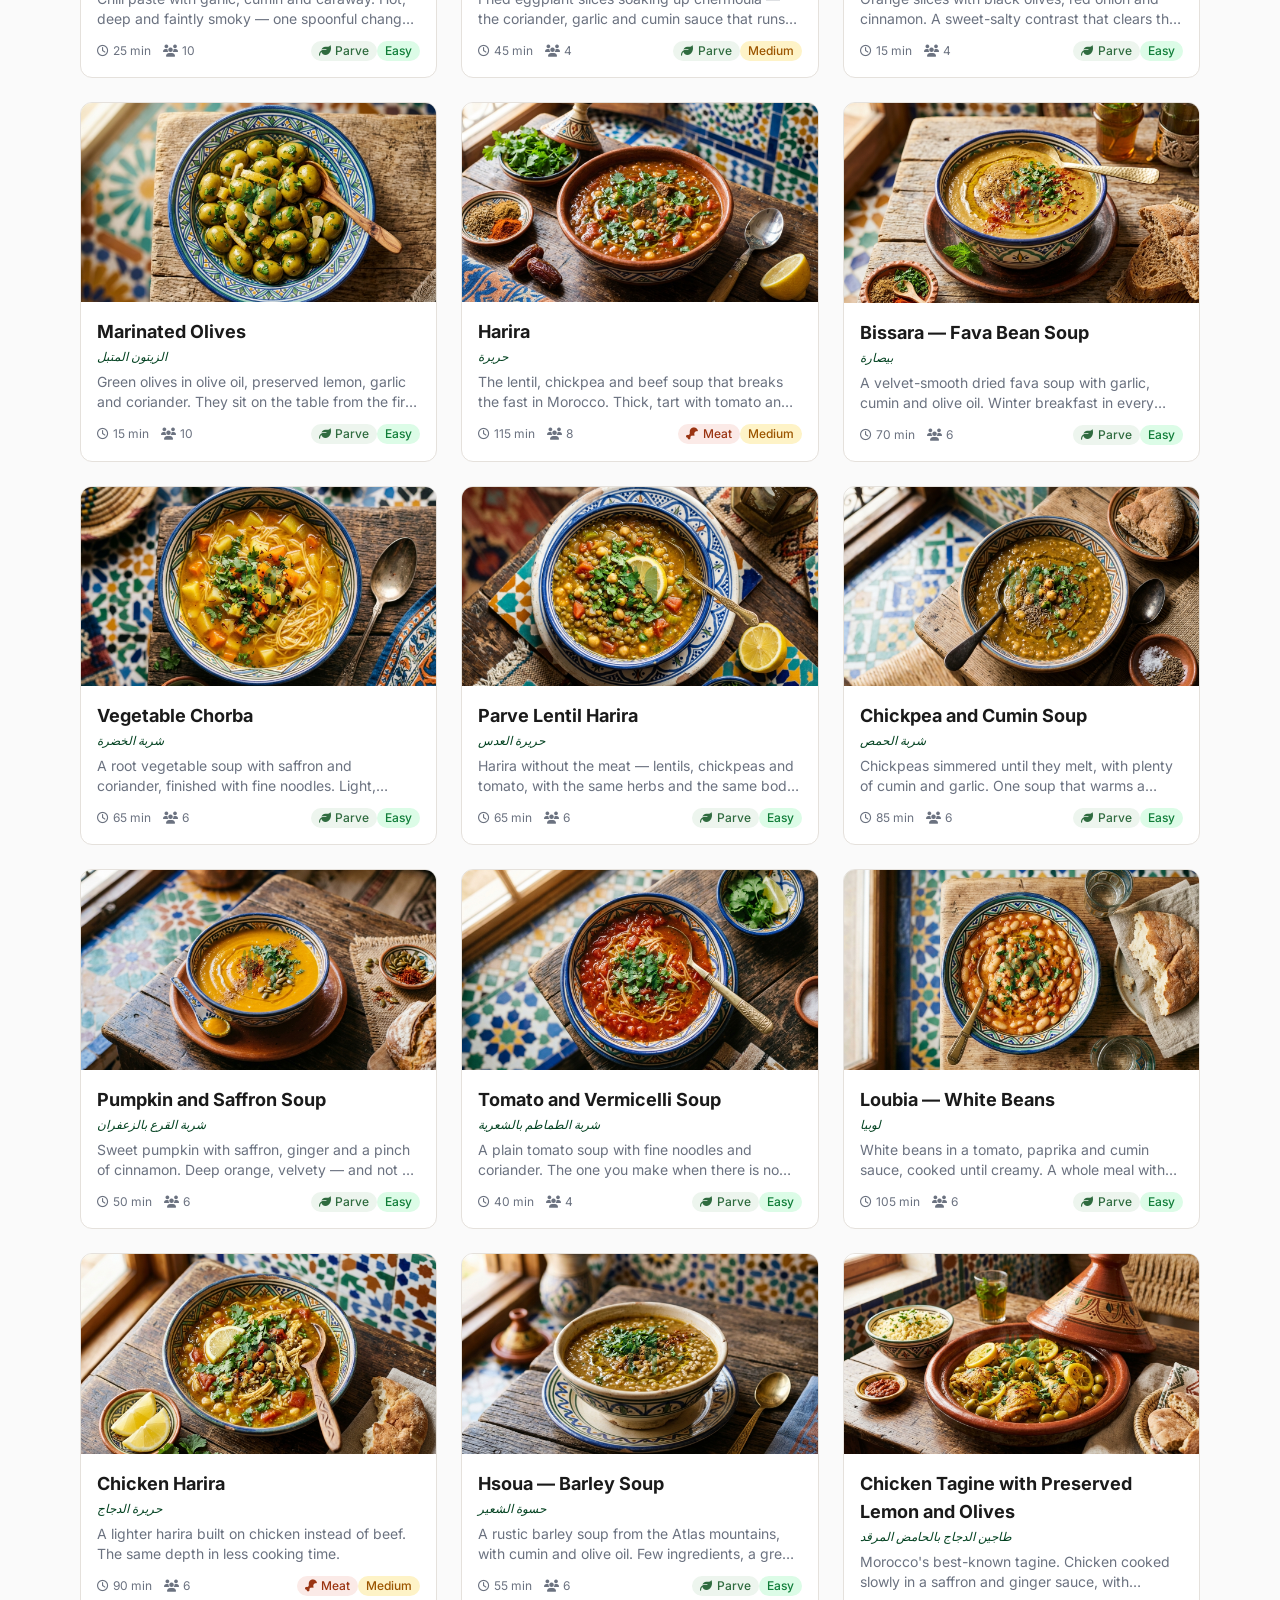
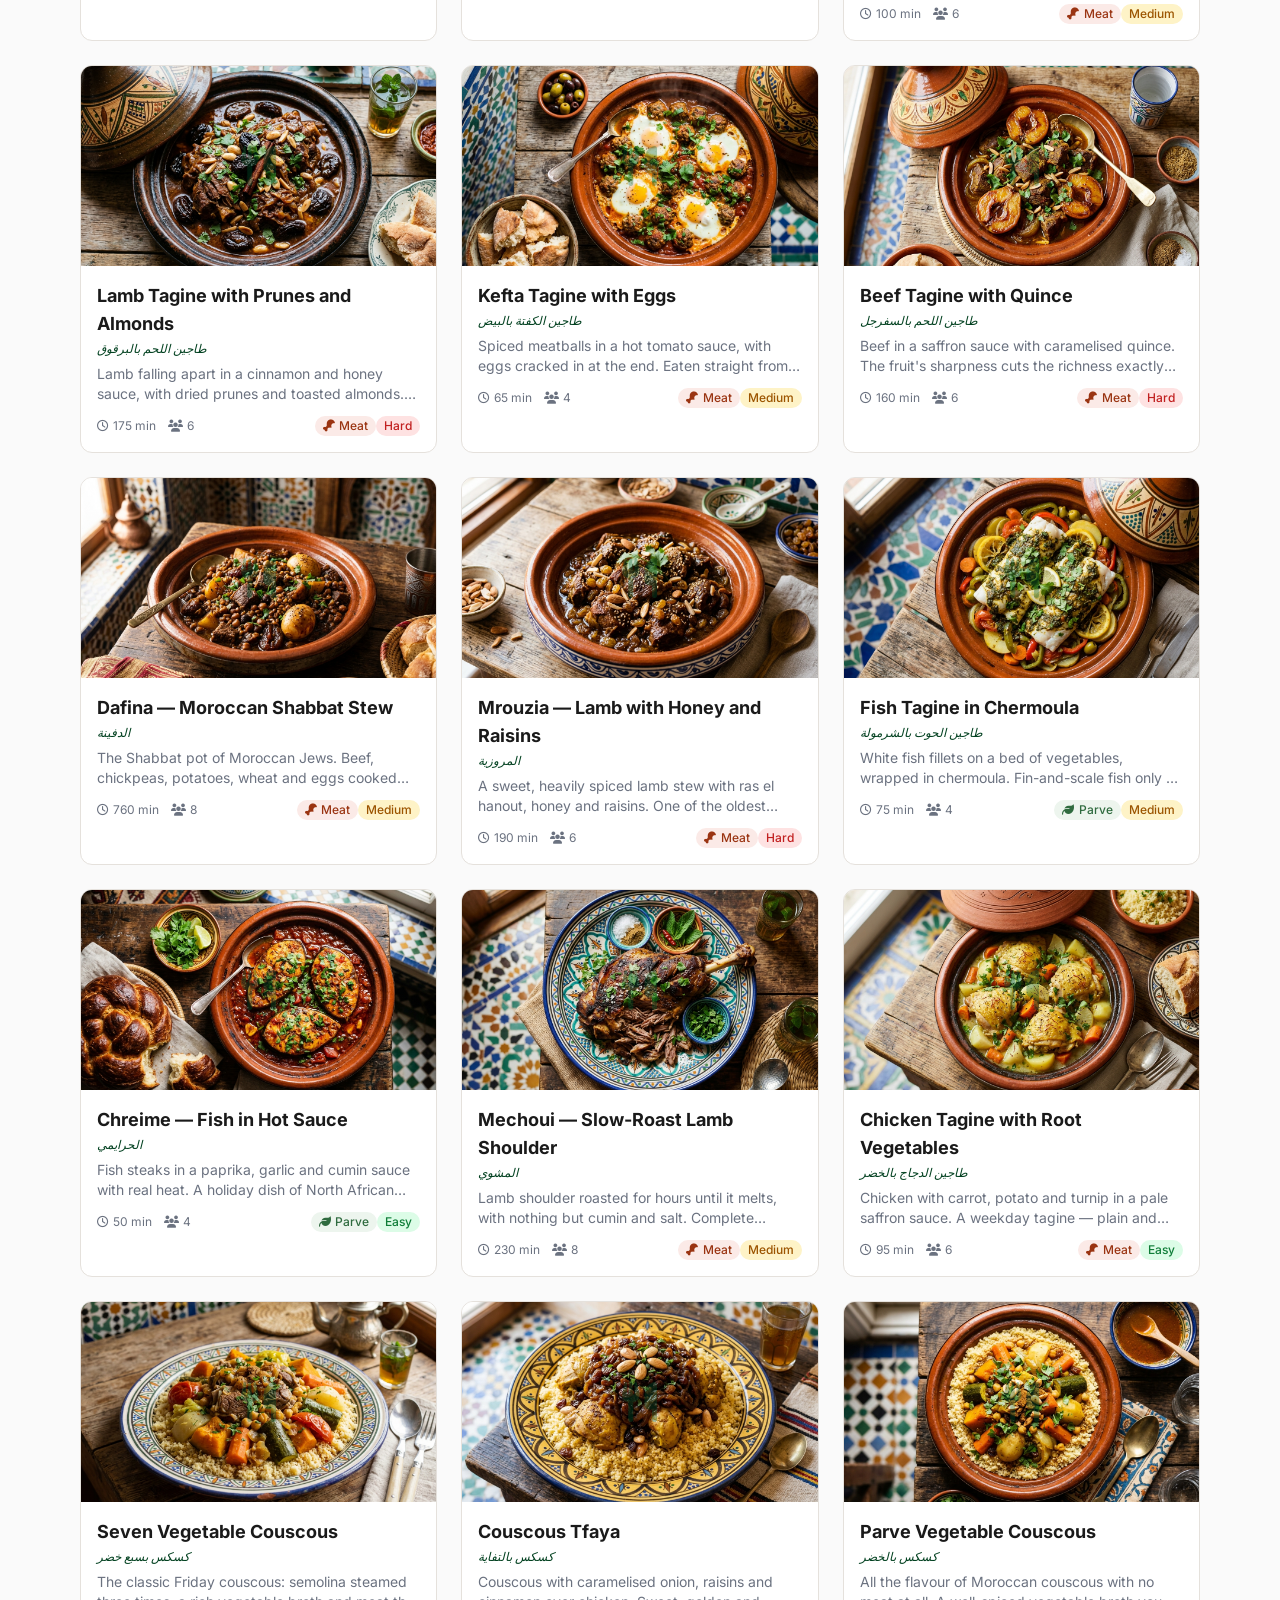
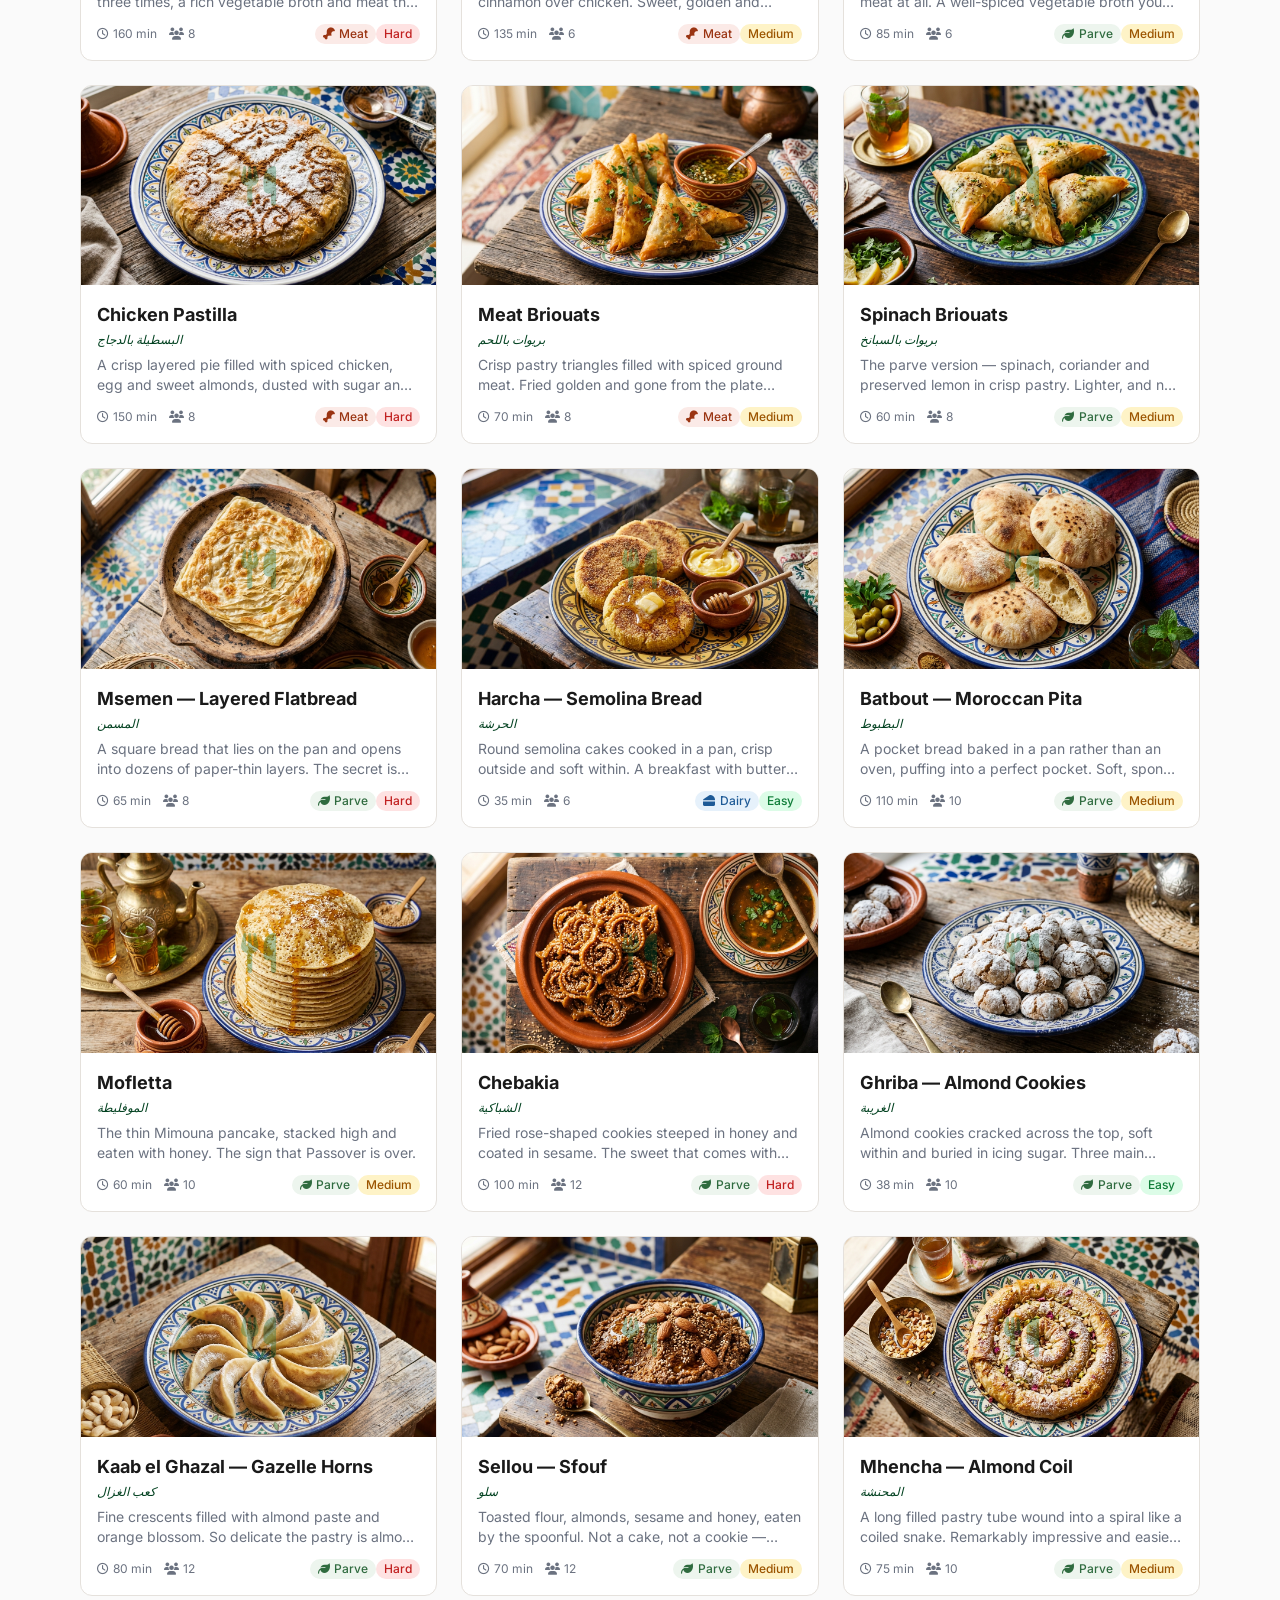
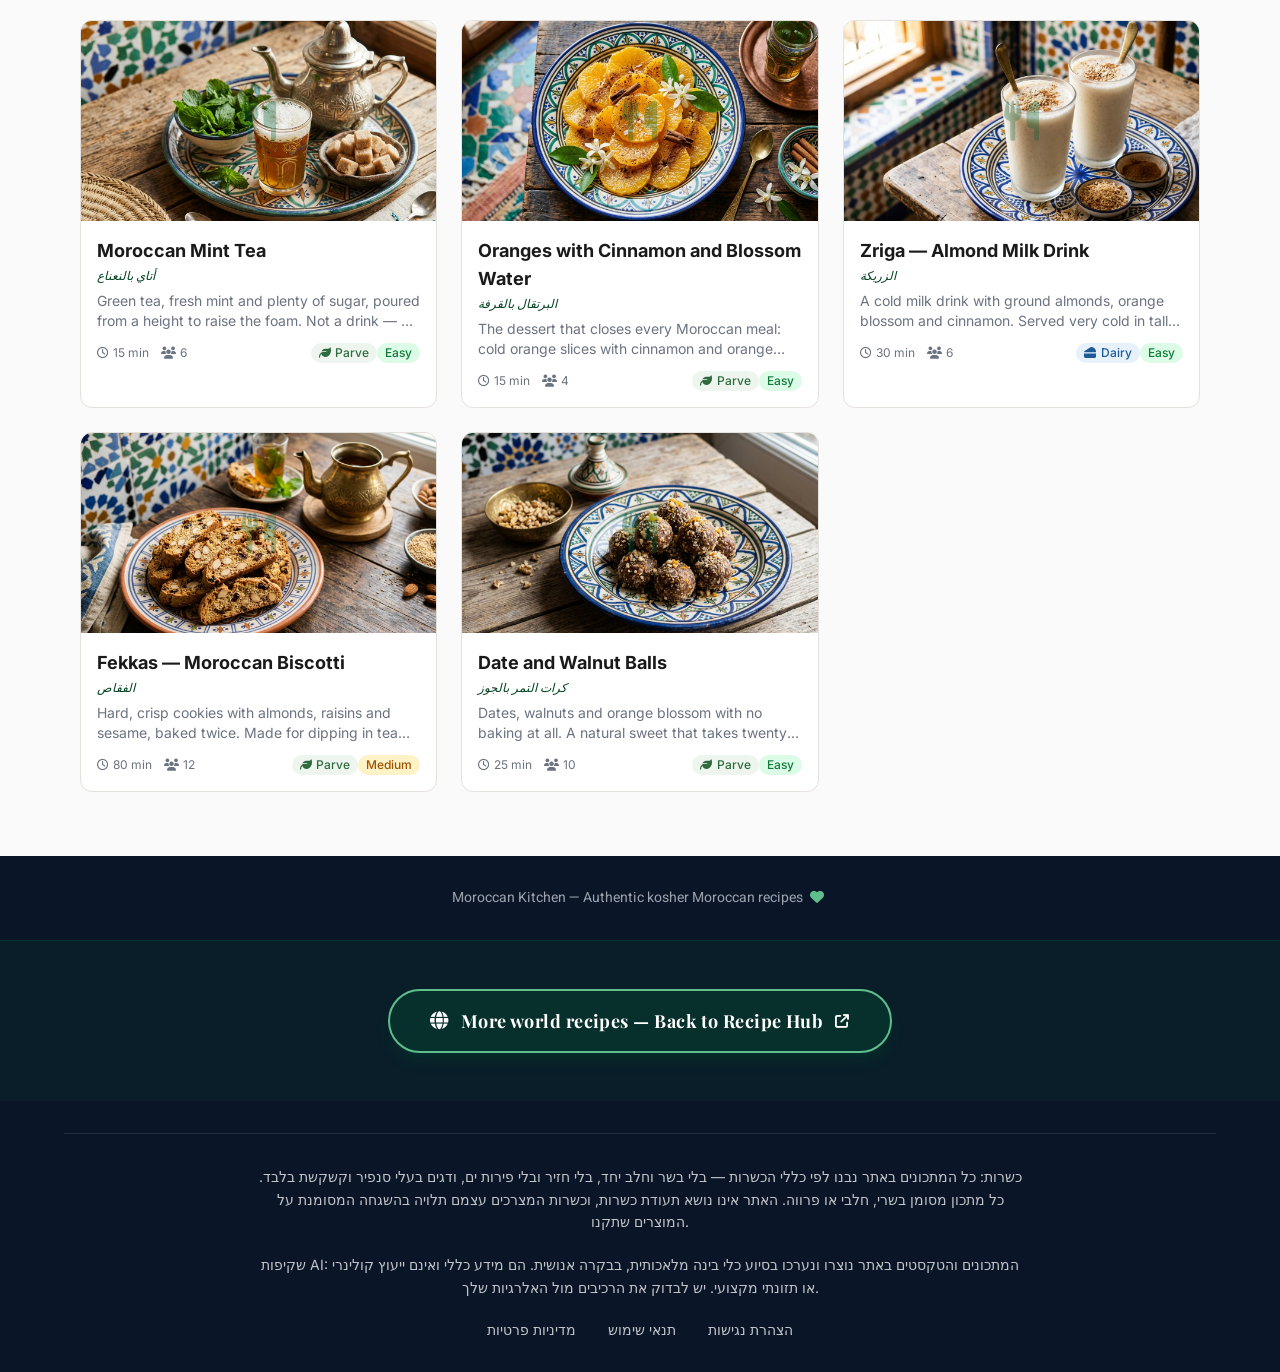
==== commit a0f661eb: "feat: add 51 AI-generated images and fix hero contrast Images generated with gemini-3.1-flash-image " ====
--- a/index.html
+++ b/index.html
@@ -58,7 +58,7 @@
             <section id="hero" class="home-hero relative flex items-center justify-center text-center overflow-hidden">
                 <div class="relative z-10 px-4 w-full max-w-2xl mx-auto">
                     <h1 class="font-playfair text-4xl md:text-5xl lg:text-6xl font-bold text-white mb-3">
-                        המטבח <span class="text-ma-primary">המרוקאי</span>
+                        המטבח <span class="text-ma-primary-light">המרוקאי</span>
                     </h1>
                     <p class="text-gray-300 text-lg md:text-xl mb-8 font-light">
                         מתכונים כשרים אותנטיים מהלב של מרקש
@@ -66,7 +66,7 @@
                     <!-- Search Bar -->
                     <div class="relative max-w-md mx-auto">
                         <div class="glass-search flex items-center rounded-xl overflow-hidden">
-                            <span class="pr-4 pl-2 text-ma-primary"><i class="fas fa-search"></i></span>
+                            <span class="pr-4 pl-2 text-ma-primary-light"><i class="fas fa-search"></i></span>
                             <input
                                 id="search-input"
                                 type="text"
@@ -123,7 +123,7 @@
         <div class="max-w-6xl mx-auto px-4 text-center">
             <p class="font-heebo text-sm">
                 המטבח המרוקאי — מתכונים מרוקאיים כשרים, בעברית
-                <span class="text-ma-primary mx-1"><i class="fas fa-heart"></i></span>
+                <span class="text-ma-primary-light mx-1"><i class="fas fa-heart"></i></span>
             </p>
         </div>
 
